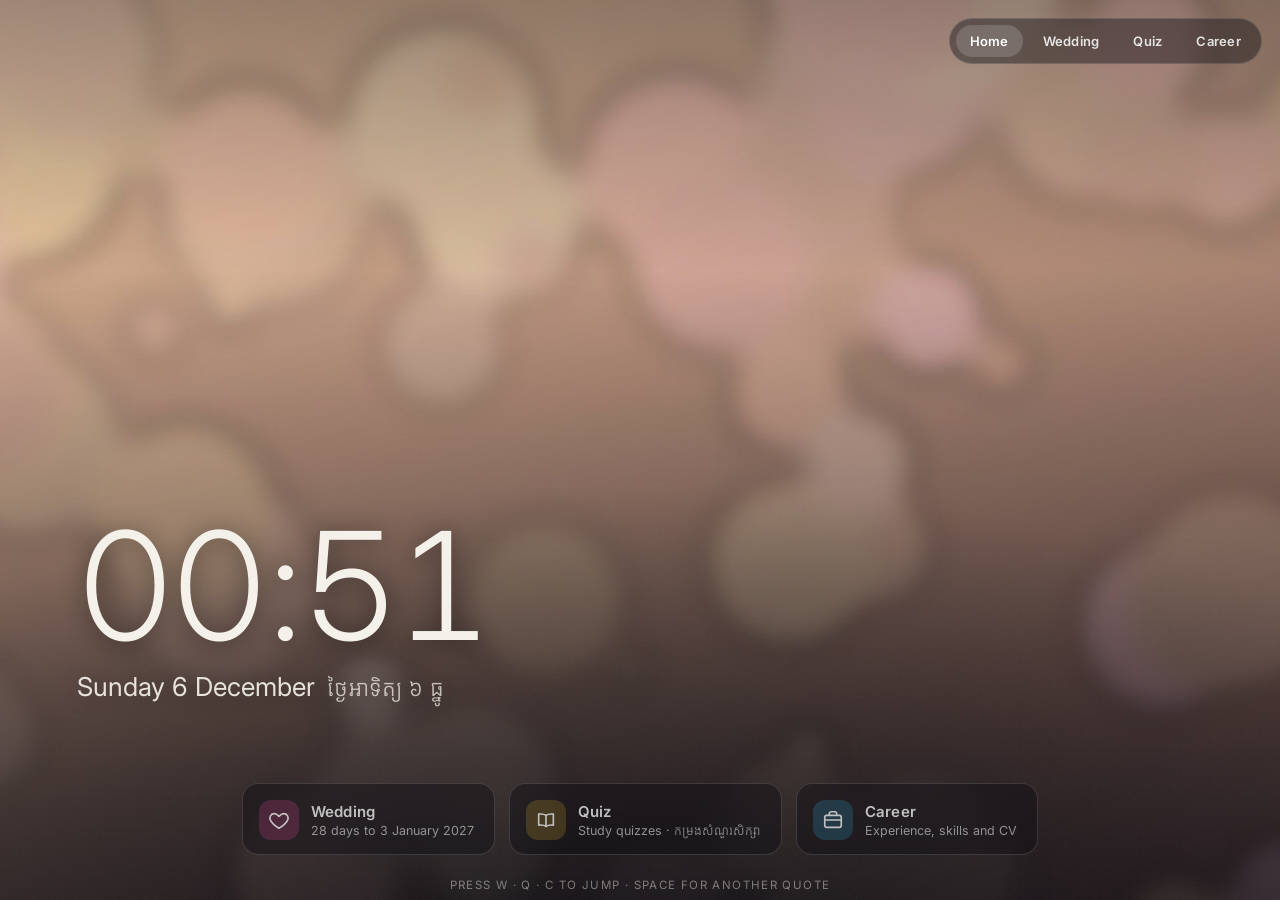
==== home/index.html @ 60c4acb8 "initials" ====
<!DOCTYPE html>
<html lang="en">
<head>
<meta charset="utf-8">
<meta name="viewport" content="width=device-width, initial-scale=1, viewport-fit=cover">
<title>Samol</title>
<meta name="description" content="Samol Khoeurn — home. Wedding countdown, study quizzes and career.">
<meta name="theme-color" content="#0b0f17">
<link rel="icon" href="data:image/svg+xml,%3Csvg xmlns='http://www.w3.org/2000/svg' viewBox='0 0 64 64'%3E%3Crect width='64' height='64' rx='14' fill='%230b0f17'/%3E%3Ctext x='32' y='43' font-family='Georgia,serif' font-size='34' font-weight='700' text-anchor='middle' fill='%23e2b236'%3ES%3C/text%3E%3C/svg%3E">
<link rel="preconnect" href="https://fonts.googleapis.com"><link rel="preconnect" href="https://fonts.gstatic.com" crossorigin>
<link rel="stylesheet" href="https://fonts.googleapis.com/css2?family=Inter:wght@300;400;500;600&family=Cormorant+Garamond:ital,wght@0,400;0,500;1,400&family=Kantumruy+Pro:wght@300;400;500&display=swap">
<link rel="stylesheet" href="../assets/site.css">
<style>
:root{--gold:#e2b236;--ink:#f4f1ea}
html,body{height:100%}
body{background:#0b0f17;color:var(--ink);overflow:hidden}
/* ---------- background photo with a slow Ken Burns drift ---------- */
.bg{position:fixed;inset:-6%;background:url("../assets/photos/home.jpg") center/cover no-repeat;animation:drift 70s ease-in-out infinite alternate;will-change:transform;filter:saturate(1.05)}
@keyframes drift{from{transform:scale(1) translate(0,0)}to{transform:scale(1.08) translate(-1.5%,1%)}}
.shade{position:fixed;inset:0;background:
  radial-gradient(120% 80% at 50% 110%,rgba(5,8,14,.72) 0%,rgba(5,8,14,.25) 45%,transparent 70%),
  linear-gradient(180deg,rgba(5,8,14,.35) 0%,rgba(5,8,14,0) 30%,rgba(5,8,14,.55) 100%)}
/* ---------- lock-screen clock ---------- */
.lock{position:fixed;left:clamp(20px,6vw,96px);bottom:clamp(120px,22vh,230px);text-shadow:0 2px 24px rgba(0,0,0,.45);transition:opacity .6s,transform .6s}
.time{font-weight:300;font-size:clamp(64px,13vw,150px);line-height:.95;letter-spacing:-.02em;font-variant-numeric:tabular-nums}
.date{margin-top:14px;font-size:clamp(17px,2.2vw,26px);font-weight:400;opacity:.92}
.date .km{font-family:"Kantumruy Pro",sans-serif;opacity:.8;margin-left:12px;font-size:.85em}
/* ---------- quote card (pops up, stays, fades) ---------- */
.quote{position:fixed;right:clamp(20px,6vw,96px);top:clamp(80px,14vh,140px);max-width:min(520px,80vw);padding:22px 26px;border-radius:18px;
  background:rgba(10,12,18,.38);backdrop-filter:blur(16px) saturate(1.2);-webkit-backdrop-filter:blur(16px) saturate(1.2);border:1px solid rgba(255,255,255,.12);
  box-shadow:0 20px 60px rgba(0,0,0,.35);opacity:0;transform:translateY(14px) scale(.98);transition:opacity .9s ease,transform .9s cubic-bezier(.2,.8,.2,1)}
.quote.show{opacity:1;transform:none}
.quote .mark{color:var(--gold);font-family:"Cormorant Garamond",serif;font-size:44px;line-height:.6;margin-bottom:6px}
.quote .text{font-family:"Cormorant Garamond",serif;font-size:clamp(20px,2.3vw,28px);line-height:1.35;font-weight:500}
.quote .text.km{font-family:"Kantumruy Pro",sans-serif;font-size:clamp(18px,2vw,24px);line-height:1.6;font-weight:400}
.quote .sub{margin-top:8px;font-size:15px;opacity:.78;line-height:1.5}
.quote .sub.km{font-family:"Kantumruy Pro",sans-serif}
.quote .by{margin-top:12px;font-size:13px;letter-spacing:.14em;text-transform:uppercase;opacity:.7}
.quote .by.km{font-family:"Kantumruy Pro",sans-serif;text-transform:none;letter-spacing:0;font-size:14px}
/* ---------- bottom tiles ---------- */
.tiles{position:fixed;left:0;right:0;bottom:clamp(22px,5vh,48px);display:flex;justify-content:center;gap:14px;padding:0 16px;flex-wrap:wrap}
.tile{display:flex;align-items:center;gap:12px;color:#fff;text-decoration:none;padding:14px 20px 14px 16px;border-radius:16px;min-width:200px;
  background:rgba(10,12,18,.40);backdrop-filter:blur(16px);-webkit-backdrop-filter:blur(16px);border:1px solid rgba(255,255,255,.14);
  transition:transform .35s cubic-bezier(.2,.8,.2,1),background .35s,border-color .35s;transform:translateY(0)}
.tile:hover{transform:translateY(-4px);background:rgba(20,24,34,.62);border-color:rgba(226,178,54,.55)}
.tile .ic{width:40px;height:40px;border-radius:12px;display:grid;place-items:center;background:rgba(255,255,255,.10);flex:none}
.tile .ic svg{width:22px;height:22px}
.tile b{display:block;font-size:15px;font-weight:600;letter-spacing:.01em}
.tile span{display:block;font-size:12.5px;opacity:.72;margin-top:2px}
.tile.w .ic{background:rgba(236,72,153,.28)} .tile.q .ic{background:rgba(226,178,54,.28)} .tile.c .ic{background:rgba(56,189,248,.26)}
.hint{position:fixed;bottom:8px;left:0;right:0;text-align:center;font-size:11.5px;letter-spacing:.12em;text-transform:uppercase;opacity:.45}
@media (max-width:720px){.lock{bottom:auto;top:12vh;left:20px}.quote{top:auto;bottom:190px;left:20px;right:20px;max-width:none}.tiles{gap:10px}.tile{min-width:0;flex:1 1 100px;padding:12px 12px}.tile > span:not(.ic) > span{display:none}.tile b{font-size:13.5px}.tile .ic{width:32px;height:32px;border-radius:9px}.tile .ic svg{width:18px;height:18px}.tile{gap:9px}.hint{display:none}}
@media (max-height:520px){.quote{display:none}}
.noise{position:fixed;inset:0;pointer-events:none;opacity:.05;background-image:url("data:image/svg+xml,%3Csvg xmlns='http://www.w3.org/2000/svg' width='160' height='160'%3E%3Cfilter id='n'%3E%3CfeTurbulence baseFrequency='.9' numOctaves='2'/%3E%3C/filter%3E%3Crect width='160' height='160' filter='url(%23n)'/%3E%3C/svg%3E")}
</style>
</head>
<body>
<div class="bg" aria-hidden="true"></div>
<div class="shade" aria-hidden="true"></div>
<div class="noise" aria-hidden="true"></div>

<nav class="sitenav" aria-label="Site">
  <a href="/home/" aria-current="page">Home</a><a href="/wedding/">Wedding</a><a href="/quiz/">Quiz</a><a href="/career/">Career</a>
</nav>

<main>
  <h1 class="sr-only">Samol — home</h1>
  <section class="lock" aria-live="off">
    <div class="time" id="time">--:--</div>
    <div class="date"><span id="date">—</span><span class="km" id="dateKm"></span></div>
  </section>

  <aside class="quote" id="quote" aria-live="polite">
    <div class="mark">“</div>
    <div class="text" id="qText"></div>
    <div class="sub" id="qSub"></div>
    <div class="by" id="qBy"></div>
  </aside>

  <nav class="tiles" aria-label="Sections">
    <a class="tile w" href="/wedding/"><span class="ic" aria-hidden="true"><svg viewBox="0 0 24 24" fill="none" stroke="currentColor" stroke-width="1.8" stroke-linecap="round" stroke-linejoin="round"><path d="M12 21s-7.5-4.6-9.5-9.2C1.2 8.6 3.3 5 6.8 5c2 0 3.4 1.1 5.2 3 1.8-1.9 3.2-3 5.2-3 3.5 0 5.6 3.6 4.3 6.8C19.5 16.4 12 21 12 21z"/></svg></span><span><b>Wedding</b><span id="tileDays">Countdown to 3 January 2027</span></span></a>
    <a class="tile q" href="/quiz/"><span class="ic" aria-hidden="true"><svg viewBox="0 0 24 24" fill="none" stroke="currentColor" stroke-width="1.8" stroke-linecap="round" stroke-linejoin="round"><path d="M12 7c-2-1.4-5-1.8-8-1.4v12c3-.4 6 0 8 1.4 2-1.4 5-1.8 8-1.4v-12c-3-.4-6 0-8 1.4z"/><path d="M12 7v12"/></svg></span><span><b>Quiz</b><span>Study quizzes · កម្រងសំណួរសិក្សា</span></span></a>
    <a class="tile c" href="/career/"><span class="ic" aria-hidden="true"><svg viewBox="0 0 24 24" fill="none" stroke="currentColor" stroke-width="1.8" stroke-linecap="round" stroke-linejoin="round"><rect x="3" y="7" width="18" height="13" rx="2"/><path d="M8 7V5a2 2 0 0 1 2-2h4a2 2 0 0 1 2 2v2M3 12h18"/></svg></span><span><b>Career</b><span>Experience, skills and CV</span></span></a>
  </nav>
  <div class="hint">Press W · Q · C to jump · Space for another quote</div>
</main>

<script>
(() => {
  // ---------- clock ----------
  const KM_DIGITS = "០១២៣៤៥៦៧៨៩", KM_DAYS = ["អាទិត្យ","ចន្ទ","អង្គារ","ពុធ","ព្រហស្បតិ៍","សុក្រ","សៅរ៍"],
        KM_MONTHS = ["មករា","កុម្ភៈ","មីនា","មេសា","ឧសភា","មិថុនា","កក្កដា","សីហា","កញ្ញា","តុលា","វិច្ឆិកា","ធ្នូ"];
  const km = (n) => String(n).replace(/\d/g, (d) => KM_DIGITS[d]);
  const $ = (id) => document.getElementById(id);
  function tick() {
    const now = new Date();
    $("time").textContent = now.toLocaleTimeString("en-AU", { hour: "2-digit", minute: "2-digit", hour12: false });
    $("date").textContent = now.toLocaleDateString("en-AU", { weekday: "long", day: "numeric", month: "long" });
    $("dateKm").textContent = `ថ្ងៃ${KM_DAYS[now.getDay()]} ${km(now.getDate())} ${KM_MONTHS[now.getMonth()]}`;
    const wedding = new Date("2027-01-03T00:00:00+07:00"), days = Math.ceil((wedding - now) / 864e5);
    $("tileDays").textContent = days > 1 ? `${days} days to 3 January 2027` : days === 1 ? "Tomorrow!" : days === 0 ? "Today is the day" : "Just married";
  }
  tick(); setInterval(tick, 1000);

  // ---------- quotes (English + Khmer) ----------
  // { t: text, s: second line (translation), by: author, km: true when the main line is Khmer }
  const QUOTES = [
    { t: "The best time to plant a tree was twenty years ago. The second best time is now.", by: "Chinese proverb" },
    { t: "ចេះដប់ មិនស្មើប្រសប់មួយ", s: "Knowing ten things is not worth mastering one.", by: "សុភាសិតខ្មែរ · Khmer proverb", km: true },
    { t: "It always seems impossible until it is done.", by: "Nelson Mandela" },
    { t: "ទឹកតក់ៗ ពេញបំពង់", s: "Drop by drop, the bamboo fills.", by: "សុភាសិតខ្មែរ · Khmer proverb", km: true },
    { t: "We suffer more often in imagination than in reality.", by: "Seneca" },
    { t: "ចេះមកពីរៀន មានមកពីរក", s: "Knowledge comes from learning; wealth comes from working.", by: "សុភាសិតខ្មែរ · Khmer proverb", km: true },
    { t: "You have power over your mind, not outside events. Realise this, and you will find strength.", by: "Marcus Aurelius" },
    { t: "ដំរីជើងបួន គង់មានភ្លាត់ អ្នកប្រាជ្ញចេះស្ទាត់ គង់មានភ្លេច", s: "Even a four-legged elephant stumbles; even the wise forget.", by: "សុភាសិតខ្មែរ · Khmer proverb", km: true },
    { t: "Discipline is choosing between what you want now and what you want most.", by: "Abraham Lincoln (attributed)" },
    { t: "ចូលស្ទឹងតាមបត់ ចូលស្រុកតាមប្រទេស", s: "Follow the river's bends; follow the country's customs.", by: "សុភាសិតខ្មែរ · Khmer proverb", km: true },
    { t: "The obstacle is the way.", by: "Marcus Aurelius" },
    { t: "កុំខ្លាចដើរយឺត ខ្លាចតែឈប់ដើរ", s: "Do not fear going slowly; fear only standing still.", by: "Confucius · ខុងជឺ", km: true },
    { t: "Simplicity is the ultimate sophistication.", by: "Leonardo da Vinci" },
    { t: "ទឹកឡើងត្រីស៊ីស្រមោច ទឹកហោចស្រមោចស៊ីត្រី", s: "When the water rises, fish eat ants; when it falls, ants eat fish. Fortunes turn.", by: "សុភាសិតខ្មែរ · Khmer proverb", km: true },
    { t: "What we know is a drop; what we don't know is an ocean.", by: "Isaac Newton" },
    { t: "អ្វីដែលធ្វើឲ្យយើងខ្លាំង មិនមែនជាការមិនធ្លាប់ដួលទេ តែជាការក្រោកឈរឡើងវិញរាល់ពេល", s: "Our greatest glory is not in never falling, but in rising every time we fall.", by: "Confucius · ខុងជឺ", km: true },
    { t: "Patience is bitter, but its fruit is sweet.", by: "Aristotle" },
    { t: "Risk comes from not knowing what you are doing.", by: "Warren Buffett" },
    { t: "ចង់ចេះ ត្រូវសួរ ចង់បាន ត្រូវខំ", s: "To know, you must ask; to have, you must strive.", by: "សុភាសិតខ្មែរ · Khmer proverb", km: true },
    { t: "In the middle of difficulty lies opportunity.", by: "Albert Einstein" },
    { t: "Well done is better than well said.", by: "Benjamin Franklin" },
    { t: "ការធ្វើដំណើរមួយពាន់គីឡូម៉ែត្រ ចាប់ផ្តើមពីជំហានទីមួយ", s: "A journey of a thousand miles begins with a single step.", by: "Laozi · ឡាវជឺ", km: true },
    { t: "Compound interest is the eighth wonder of the world.", by: "attributed to Albert Einstein" },
    { t: "He who has a why to live can bear almost any how.", by: "Friedrich Nietzsche" },
    { t: "កុំទុកការងារថ្ងៃនេះ ទៅថ្ងៃស្អែក", s: "Never leave today's work for tomorrow.", by: "សុភាសិតខ្មែរ · Khmer proverb", km: true },
    { t: "The man who moves a mountain begins by carrying away small stones.", by: "Confucius" },
    { t: "Luck is what happens when preparation meets opportunity.", by: "Seneca" },
    { t: "សេចក្តីស្រឡាញ់ មិនមែនជាការសម្លឹងមើលគ្នាទេ តែជាការសម្លឹងទៅទិសដៅតែមួយជាមួយគ្នា", s: "Love is not gazing at each other, but looking outward together in the same direction.", by: "Antoine de Saint-Exupéry", km: true },
    { t: "Do what you can, with what you have, where you are.", by: "Theodore Roosevelt" },
    { t: "Stay hungry, stay foolish.", by: "Steve Jobs" },
    { t: "Knowing yourself is the beginning of all wisdom.", by: "Aristotle" },
    { t: "The market is a device for transferring money from the impatient to the patient.", by: "Warren Buffett" },
    { t: "អត់ធ្មត់មួយភ្លែត រួចផុតទុក្ខមួយរយថ្ងៃ", s: "A moment of patience spares a hundred days of sorrow.", by: "Chinese proverb · សុភាសិតចិន", km: true },
    { t: "Waste no more time arguing about what a good man should be. Be one.", by: "Marcus Aurelius" },
    { t: "A ship in harbour is safe, but that is not what ships are built for.", by: "John A. Shedd" },
  ];
  let order = QUOTES.map((_, i) => i).sort(() => Math.random() - .5), pos = 0, timer;
  const q = $("quote");
  function showQuote() {
    const item = QUOTES[order[pos++ % order.length]];
    q.classList.remove("show");
    setTimeout(() => {
      $("qText").textContent = item.t; $("qText").className = "text" + (item.km ? " km" : "");
      $("qSub").textContent = item.s || ""; $("qSub").className = "sub" + (item.km ? "" : " km"); $("qSub").style.display = item.s ? "" : "none";
      $("qBy").textContent = item.by; $("qBy").className = "by" + (/[ក-៿]/.test(item.by) ? " km" : "");
      q.classList.add("show");
    }, 900);
    clearTimeout(timer); timer = setTimeout(showQuote, 16000);
  }
  setTimeout(showQuote, 1200);
  q.addEventListener("click", showQuote);

  // ---------- keyboard shortcuts ----------
  addEventListener("keydown", (e) => {
    if (e.metaKey || e.ctrlKey || e.altKey) return;
    const k = e.key.toLowerCase();
    if (k === "w") location.href = "/wedding/"; else if (k === "q") location.href = "/quiz/"; else if (k === "c") location.href = "/career/";
    else if (k === " ") { e.preventDefault(); showQuote(); }
  });
})();
</script>
</body>
</html>
---- assets/site.css ----
/* Shared bits for samol.me — fonts, reset, the corner navigation pill, reduced-motion support */
*,*::before,*::after{box-sizing:border-box}
html{-webkit-text-size-adjust:100%}
body{margin:0;font-family:"Inter","Kantumruy Pro",system-ui,-apple-system,"Segoe UI",sans-serif;-webkit-font-smoothing:antialiased}
a{color:inherit}
img{display:block;max-width:100%}
:focus-visible{outline:2px solid #e2b236;outline-offset:3px;border-radius:6px}

/* Corner navigation (top-right), used on every page */
.sitenav{position:fixed;top:18px;right:18px;z-index:50;display:flex;gap:6px;padding:6px;border-radius:999px;
  background:rgba(12,14,20,.42);backdrop-filter:blur(14px);-webkit-backdrop-filter:blur(14px);border:1px solid rgba(255,255,255,.14)}
.sitenav a{color:#fff;text-decoration:none;font-size:13px;font-weight:600;letter-spacing:.02em;padding:8px 14px;border-radius:999px;opacity:.85;transition:background .25s,opacity .25s}
.sitenav a:hover,.sitenav a[aria-current="page"]{background:rgba(255,255,255,.16);opacity:1}
@media (max-width:560px){.sitenav{top:12px;right:12px;left:12px;justify-content:center}.sitenav a{padding:8px 11px;font-size:12px}}

.sr-only{position:absolute;width:1px;height:1px;overflow:hidden;clip:rect(0 0 0 0);white-space:nowrap}
@media (prefers-reduced-motion:reduce){*,*::before,*::after{animation-duration:.01ms!important;animation-iteration-count:1!important;transition-duration:.01ms!important}}
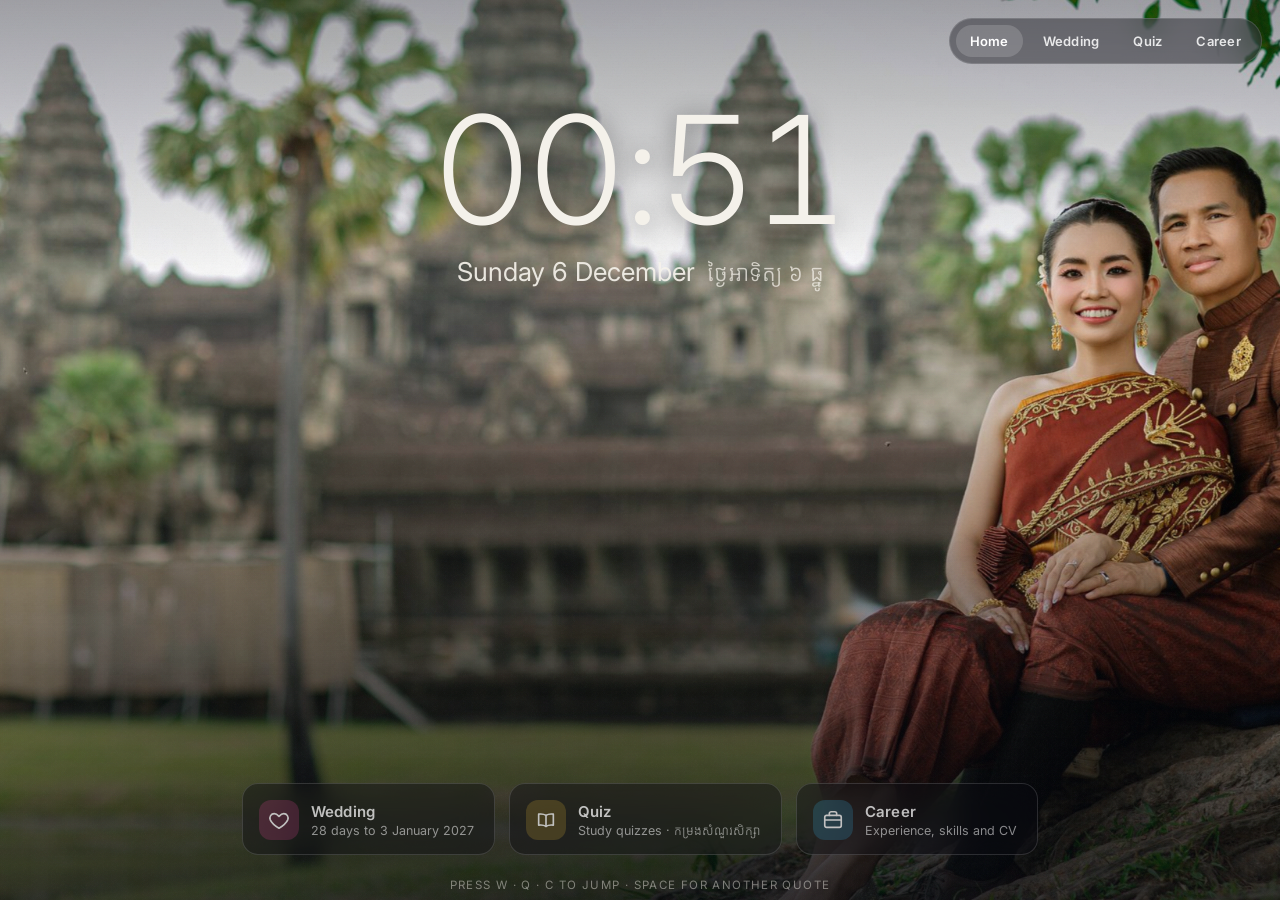
==== commit 8a8a66e1: "more" ====
--- a/home/index.html
+++ b/home/index.html
@@ -21,12 +21,13 @@
   radial-gradient(120% 80% at 50% 110%,rgba(5,8,14,.72) 0%,rgba(5,8,14,.25) 45%,transparent 70%),
   linear-gradient(180deg,rgba(5,8,14,.35) 0%,rgba(5,8,14,0) 30%,rgba(5,8,14,.55) 100%)}
 /* ---------- lock-screen clock ---------- */
-.lock{position:fixed;left:clamp(20px,6vw,96px);bottom:clamp(120px,22vh,230px);text-shadow:0 2px 24px rgba(0,0,0,.45);transition:opacity .6s,transform .6s}
+.lock{position:fixed;left:16px;right:16px;top:clamp(64px,11vh,120px);text-align:center;text-shadow:0 2px 24px rgba(0,0,0,.45)}
 .time{font-weight:300;font-size:clamp(64px,13vw,150px);line-height:.95;letter-spacing:-.02em;font-variant-numeric:tabular-nums}
 .date{margin-top:14px;font-size:clamp(17px,2.2vw,26px);font-weight:400;opacity:.92}
 .date .km{font-family:"Kantumruy Pro",sans-serif;opacity:.8;margin-left:12px;font-size:.85em}
+@media (max-width:560px){.date .km{display:block;margin:4px 0 0}}
 /* ---------- quote card (pops up, stays, fades) ---------- */
-.quote{position:fixed;right:clamp(20px,6vw,96px);top:clamp(80px,14vh,140px);max-width:min(520px,80vw);padding:22px 26px;border-radius:18px;
+.quote{position:fixed;left:16px;right:16px;top:clamp(300px,46vh,520px);margin:0 auto;max-width:520px;padding:22px 26px;border-radius:18px;text-align:center;
   background:rgba(10,12,18,.38);backdrop-filter:blur(16px) saturate(1.2);-webkit-backdrop-filter:blur(16px) saturate(1.2);border:1px solid rgba(255,255,255,.12);
   box-shadow:0 20px 60px rgba(0,0,0,.35);opacity:0;transform:translateY(14px) scale(.98);transition:opacity .9s ease,transform .9s cubic-bezier(.2,.8,.2,1)}
 .quote.show{opacity:1;transform:none}
@@ -49,7 +50,9 @@
 .tile span{display:block;font-size:12.5px;opacity:.72;margin-top:2px}
 .tile.w .ic{background:rgba(236,72,153,.28)} .tile.q .ic{background:rgba(226,178,54,.28)} .tile.c .ic{background:rgba(56,189,248,.26)}
 .hint{position:fixed;bottom:8px;left:0;right:0;text-align:center;font-size:11.5px;letter-spacing:.12em;text-transform:uppercase;opacity:.45}
-@media (max-width:720px){.lock{bottom:auto;top:12vh;left:20px}.quote{top:auto;bottom:190px;left:20px;right:20px;max-width:none}.tiles{gap:10px}.tile{min-width:0;flex:1 1 100px;padding:12px 12px}.tile > span:not(.ic) > span{display:none}.tile b{font-size:13.5px}.tile .ic{width:32px;height:32px;border-radius:9px}.tile .ic svg{width:18px;height:18px}.tile{gap:9px}.hint{display:none}}
+@media (min-width:1250px){.bg{background-size:auto 124%;background-position:left center}.quote{max-width:480px}}
+@media (min-width:721px) and (max-width:1249px){.quote{top:clamp(380px,58vh,600px);max-width:460px}}
+@media (max-width:720px){.bg{background-position:76% 50%}.quote{top:clamp(380px,48vh,540px)}.tiles{gap:10px}.tile{min-width:0;flex:1 1 100px;padding:12px 12px}.tile > span:not(.ic) > span{display:none}.tile b{font-size:13.5px}.tile .ic{width:32px;height:32px;border-radius:9px}.tile .ic svg{width:18px;height:18px}.tile{gap:9px}.hint{display:none}}
 @media (max-height:520px){.quote{display:none}}
 .noise{position:fixed;inset:0;pointer-events:none;opacity:.05;background-image:url("data:image/svg+xml,%3Csvg xmlns='http://www.w3.org/2000/svg' width='160' height='160'%3E%3Cfilter id='n'%3E%3CfeTurbulence baseFrequency='.9' numOctaves='2'/%3E%3C/filter%3E%3Crect width='160' height='160' filter='url(%23n)'/%3E%3C/svg%3E")}
 </style>
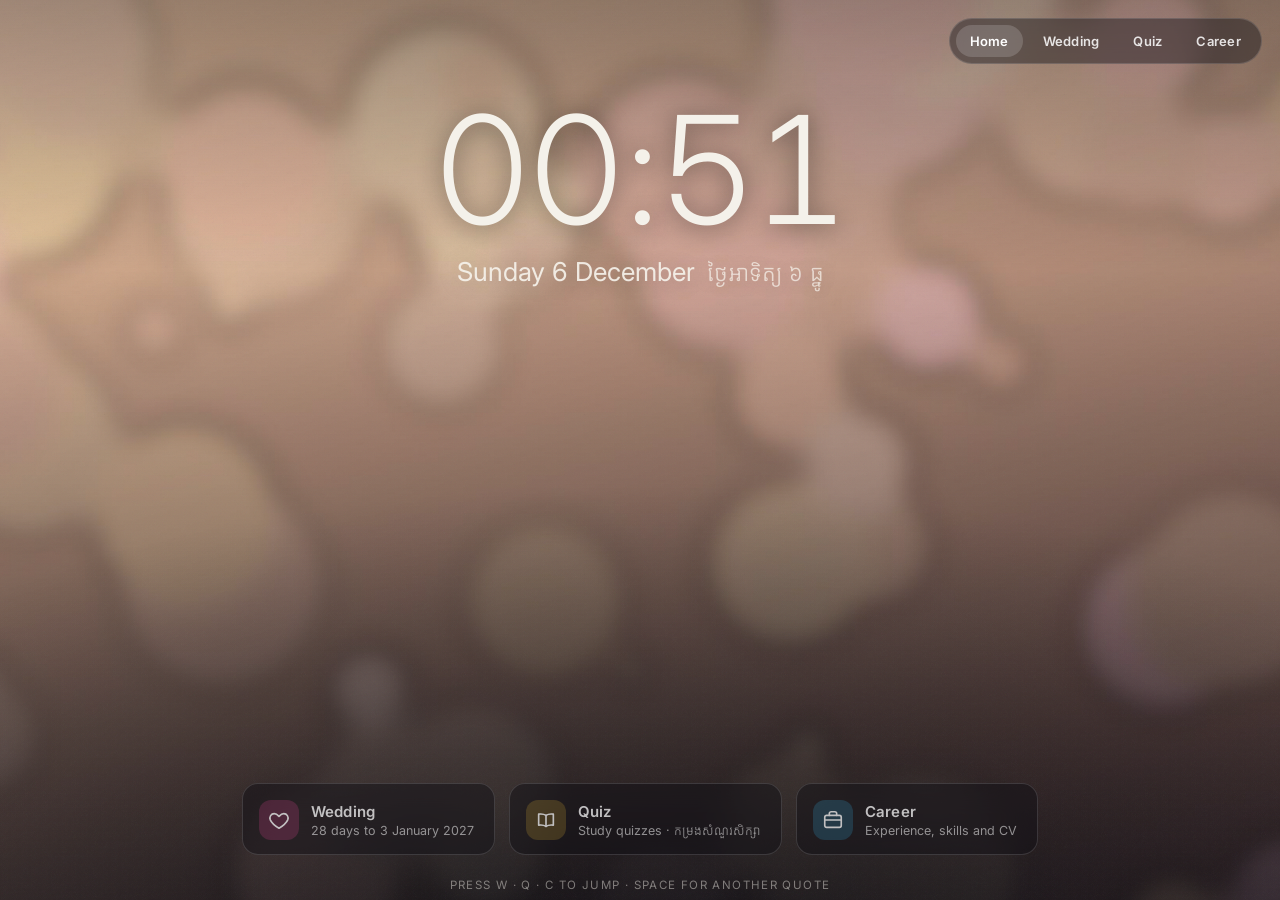
==== commit 568c1220: "fixed background" ====
--- a/home/index.html
+++ b/home/index.html
@@ -15,7 +15,7 @@
 html,body{height:100%}
 body{background:#0b0f17;color:var(--ink);overflow:hidden}
 /* ---------- background photo with a slow Ken Burns drift ---------- */
-.bg{position:fixed;inset:-6%;background:url("../assets/photos/home.jpg") center/cover no-repeat;animation:drift 70s ease-in-out infinite alternate;will-change:transform;filter:saturate(1.05)}
+.bg{position:fixed;inset:-6%;background:url("../assets/photos/home-bokeh.jpg") center/cover no-repeat;animation:drift 70s ease-in-out infinite alternate;will-change:transform;filter:saturate(1.05)}
 @keyframes drift{from{transform:scale(1) translate(0,0)}to{transform:scale(1.08) translate(-1.5%,1%)}}
 .shade{position:fixed;inset:0;background:
   radial-gradient(120% 80% at 50% 110%,rgba(5,8,14,.72) 0%,rgba(5,8,14,.25) 45%,transparent 70%),
@@ -50,9 +50,8 @@
 .tile span{display:block;font-size:12.5px;opacity:.72;margin-top:2px}
 .tile.w .ic{background:rgba(236,72,153,.28)} .tile.q .ic{background:rgba(226,178,54,.28)} .tile.c .ic{background:rgba(56,189,248,.26)}
 .hint{position:fixed;bottom:8px;left:0;right:0;text-align:center;font-size:11.5px;letter-spacing:.12em;text-transform:uppercase;opacity:.45}
-@media (min-width:1250px){.bg{background-size:auto 124%;background-position:left center}.quote{max-width:480px}}
-@media (min-width:721px) and (max-width:1249px){.quote{top:clamp(380px,58vh,600px);max-width:460px}}
-@media (max-width:720px){.bg{background-position:76% 50%}.quote{top:clamp(380px,48vh,540px)}.tiles{gap:10px}.tile{min-width:0;flex:1 1 100px;padding:12px 12px}.tile > span:not(.ic) > span{display:none}.tile b{font-size:13.5px}.tile .ic{width:32px;height:32px;border-radius:9px}.tile .ic svg{width:18px;height:18px}.tile{gap:9px}.hint{display:none}}
+
+@media (max-width:720px){.quote{top:clamp(300px,44vh,500px)}.tiles{gap:10px}.tile{min-width:0;flex:1 1 100px;padding:12px 12px}.tile > span:not(.ic) > span{display:none}.tile b{font-size:13.5px}.tile .ic{width:32px;height:32px;border-radius:9px}.tile .ic svg{width:18px;height:18px}.tile{gap:9px}.hint{display:none}}
 @media (max-height:520px){.quote{display:none}}
 .noise{position:fixed;inset:0;pointer-events:none;opacity:.05;background-image:url("data:image/svg+xml,%3Csvg xmlns='http://www.w3.org/2000/svg' width='160' height='160'%3E%3Cfilter id='n'%3E%3CfeTurbulence baseFrequency='.9' numOctaves='2'/%3E%3C/filter%3E%3Crect width='160' height='160' filter='url(%23n)'/%3E%3C/svg%3E")}
 </style>
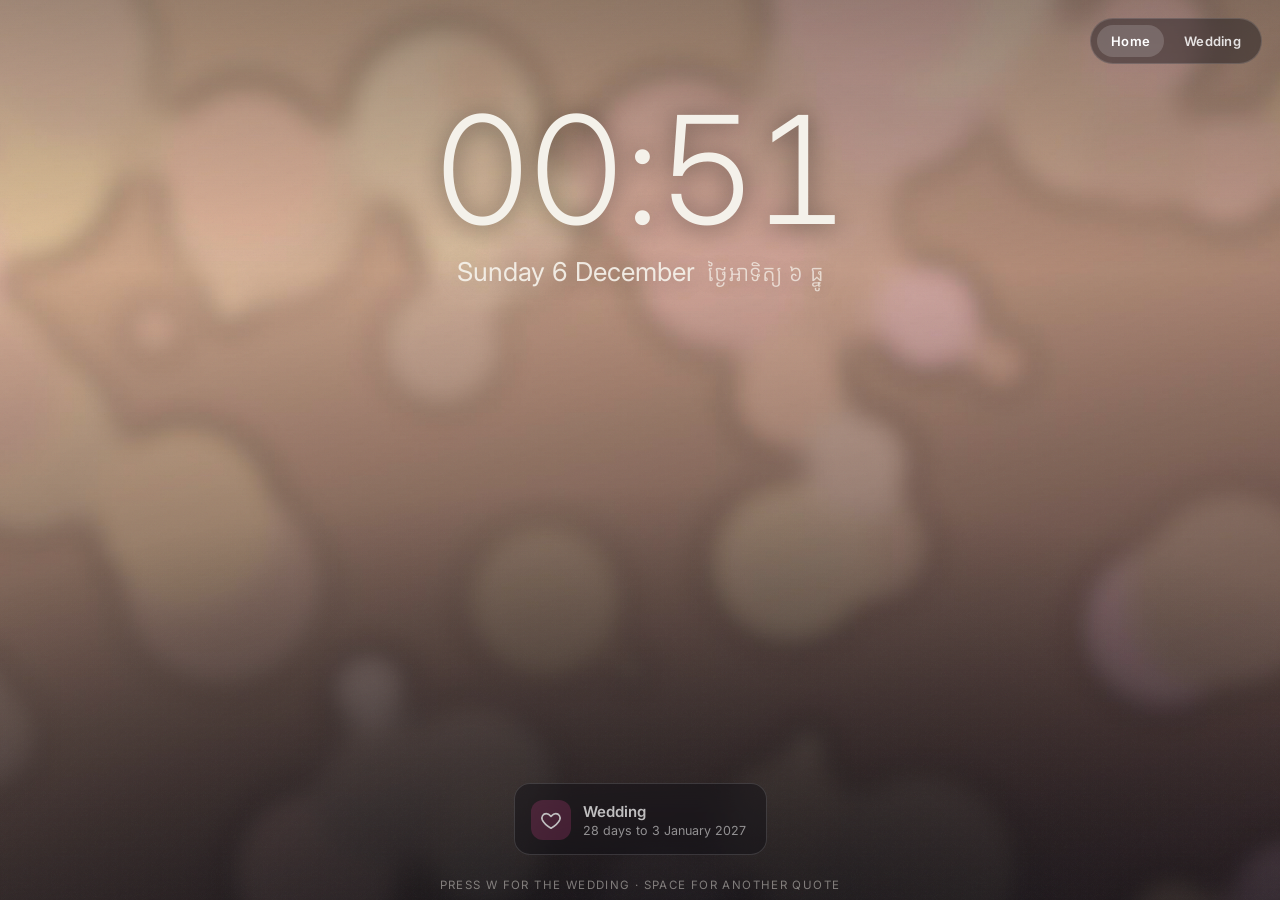
==== commit 3d20f9fa: "hide career and quiz" ====
--- a/home/index.html
+++ b/home/index.html
@@ -62,7 +62,7 @@
 <div class="noise" aria-hidden="true"></div>
 
 <nav class="sitenav" aria-label="Site">
-  <a href="/home/" aria-current="page">Home</a><a href="/wedding/">Wedding</a><a href="/quiz/">Quiz</a><a href="/career/">Career</a>
+  <a href="/home/" aria-current="page">Home</a><a href="/wedding/">Wedding</a>
 </nav>
 
 <main>
@@ -81,10 +81,8 @@
 
   <nav class="tiles" aria-label="Sections">
     <a class="tile w" href="/wedding/"><span class="ic" aria-hidden="true"><svg viewBox="0 0 24 24" fill="none" stroke="currentColor" stroke-width="1.8" stroke-linecap="round" stroke-linejoin="round"><path d="M12 21s-7.5-4.6-9.5-9.2C1.2 8.6 3.3 5 6.8 5c2 0 3.4 1.1 5.2 3 1.8-1.9 3.2-3 5.2-3 3.5 0 5.6 3.6 4.3 6.8C19.5 16.4 12 21 12 21z"/></svg></span><span><b>Wedding</b><span id="tileDays">Countdown to 3 January 2027</span></span></a>
-    <a class="tile q" href="/quiz/"><span class="ic" aria-hidden="true"><svg viewBox="0 0 24 24" fill="none" stroke="currentColor" stroke-width="1.8" stroke-linecap="round" stroke-linejoin="round"><path d="M12 7c-2-1.4-5-1.8-8-1.4v12c3-.4 6 0 8 1.4 2-1.4 5-1.8 8-1.4v-12c-3-.4-6 0-8 1.4z"/><path d="M12 7v12"/></svg></span><span><b>Quiz</b><span>Study quizzes · កម្រងសំណួរសិក្សា</span></span></a>
-    <a class="tile c" href="/career/"><span class="ic" aria-hidden="true"><svg viewBox="0 0 24 24" fill="none" stroke="currentColor" stroke-width="1.8" stroke-linecap="round" stroke-linejoin="round"><rect x="3" y="7" width="18" height="13" rx="2"/><path d="M8 7V5a2 2 0 0 1 2-2h4a2 2 0 0 1 2 2v2M3 12h18"/></svg></span><span><b>Career</b><span>Experience, skills and CV</span></span></a>
   </nav>
-  <div class="hint">Press W · Q · C to jump · Space for another quote</div>
+  <div class="hint">Press W for the wedding · Space for another quote</div>
 </main>
 
 <script>
@@ -100,7 +98,8 @@
     $("date").textContent = now.toLocaleDateString("en-AU", { weekday: "long", day: "numeric", month: "long" });
     $("dateKm").textContent = `ថ្ងៃ${KM_DAYS[now.getDay()]} ${km(now.getDate())} ${KM_MONTHS[now.getMonth()]}`;
     const wedding = new Date("2027-01-03T00:00:00+07:00"), days = Math.ceil((wedding - now) / 864e5);
-    $("tileDays").textContent = days > 1 ? `${days} days to 3 January 2027` : days === 1 ? "Tomorrow!" : days === 0 ? "Today is the day" : "Just married";
+    const since = Math.floor((now - new Date("2027-01-04T00:00:00+07:00")) / 864e5);
+    $("tileDays").textContent = days > 1 ? `${days} days to 3 January 2027` : days === 1 ? "Tomorrow!" : days === 0 ? "Today is the day" : since < 7 ? "Just married ♥" : `Married for ${since} days ♥`;
   }
   tick(); setInterval(tick, 1000);
 
@@ -163,7 +162,7 @@
   addEventListener("keydown", (e) => {
     if (e.metaKey || e.ctrlKey || e.altKey) return;
     const k = e.key.toLowerCase();
-    if (k === "w") location.href = "/wedding/"; else if (k === "q") location.href = "/quiz/"; else if (k === "c") location.href = "/career/";
+    if (k === "w") location.href = "/wedding/";
     else if (k === " ") { e.preventDefault(); showQuote(); }
   });
 })();
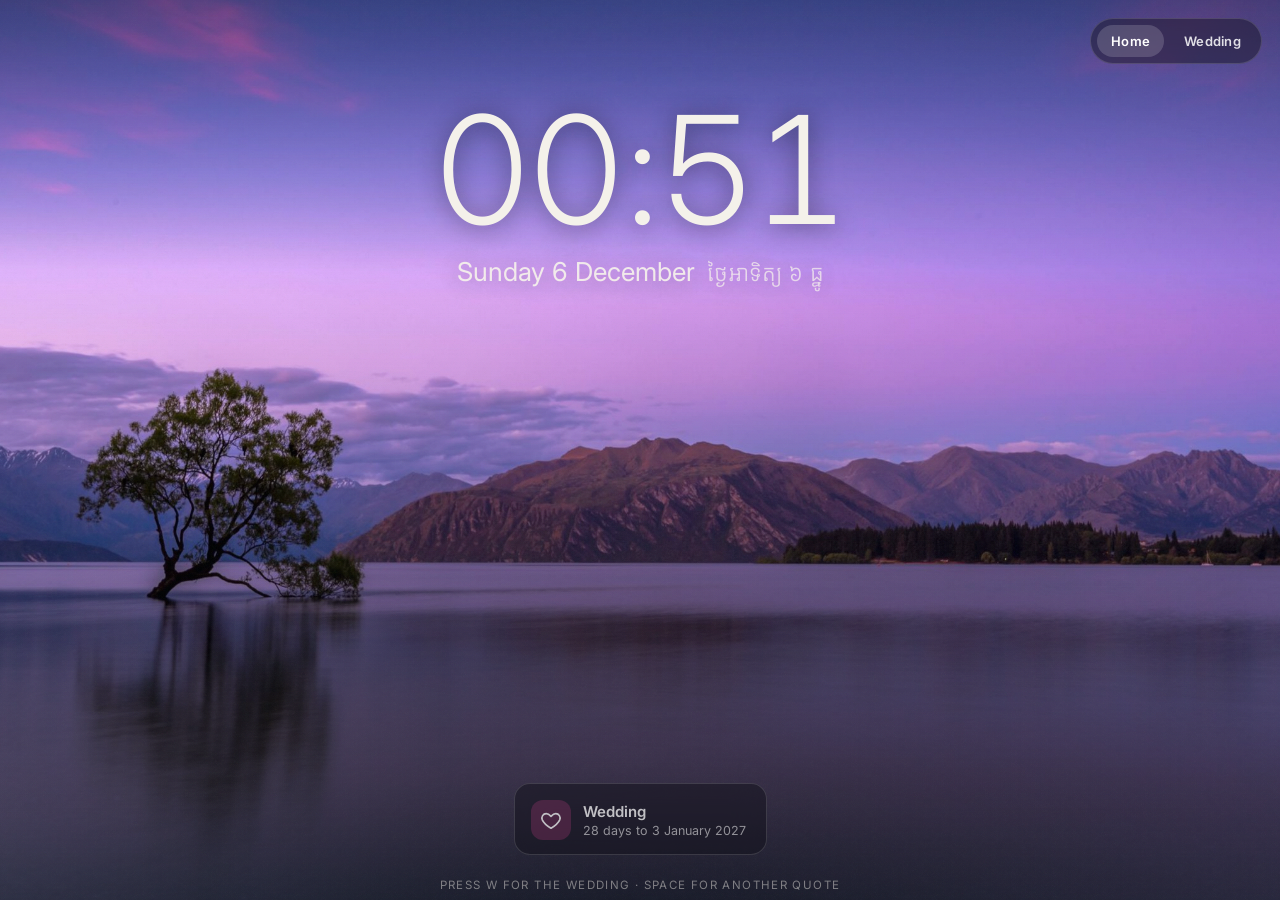
==== commit ea255f44: "add home background and add some more stories" ====
--- a/home/index.html
+++ b/home/index.html
@@ -14,8 +14,11 @@
 :root{--gold:#e2b236;--ink:#f4f1ea}
 html,body{height:100%}
 body{background:#0b0f17;color:var(--ink);overflow:hidden}
-/* ---------- background photo with a slow Ken Burns drift ---------- */
-.bg{position:fixed;inset:-6%;background:url("../assets/photos/home-bokeh.jpg") center/cover no-repeat;animation:drift 70s ease-in-out infinite alternate;will-change:transform;filter:saturate(1.05)}
+/* ---------- background photo with a slow Ken Burns drift ----------
+   Lone tree in Lake Wānaka at sunset, New Zealand — photo by Ken Cheung on Pexels (pexels.com/photo/5348754, Pexels licence).
+   Position 22% 55% keeps the tree in frame on portrait phones, where "cover" crops the sides.
+   Previous background: ../assets/photos/home-bokeh.jpg (abstract), kept in the repo. */
+.bg{position:fixed;inset:-6%;background:url("../assets/photos/home-wanaka.jpg") 22% 55%/cover no-repeat;animation:drift 70s ease-in-out infinite alternate;will-change:transform;filter:saturate(1.02)}
 @keyframes drift{from{transform:scale(1) translate(0,0)}to{transform:scale(1.08) translate(-1.5%,1%)}}
 .shade{position:fixed;inset:0;background:
   radial-gradient(120% 80% at 50% 110%,rgba(5,8,14,.72) 0%,rgba(5,8,14,.25) 45%,transparent 70%),
@@ -51,7 +54,8 @@
 .tile.w .ic{background:rgba(236,72,153,.28)} .tile.q .ic{background:rgba(226,178,54,.28)} .tile.c .ic{background:rgba(56,189,248,.26)}
 .hint{position:fixed;bottom:8px;left:0;right:0;text-align:center;font-size:11.5px;letter-spacing:.12em;text-transform:uppercase;opacity:.45}
 
-@media (max-width:720px){.quote{top:clamp(300px,44vh,500px)}.tiles{gap:10px}.tile{min-width:0;flex:1 1 100px;padding:12px 12px}.tile > span:not(.ic) > span{display:none}.tile b{font-size:13.5px}.tile .ic{width:32px;height:32px;border-radius:9px}.tile .ic svg{width:18px;height:18px}.tile{gap:9px}.hint{display:none}}
+@media (max-width:720px){.bg{background-position:14% 55%}.quote{top:clamp(380px,60vh,620px)}.tiles{gap:10px}.tile{min-width:0;flex:1 1 100px;padding:12px 12px}.tile > span:not(.ic) > span{display:none}.tile b{font-size:13.5px}.tile .ic{width:32px;height:32px;border-radius:9px}.tile .ic svg{width:18px;height:18px}.tile{gap:9px}.hint{display:none}}
+@media (max-width:720px) and (max-height:700px){.quote{top:clamp(300px,46vh,500px)}}
 @media (max-height:520px){.quote{display:none}}
 .noise{position:fixed;inset:0;pointer-events:none;opacity:.05;background-image:url("data:image/svg+xml,%3Csvg xmlns='http://www.w3.org/2000/svg' width='160' height='160'%3E%3Cfilter id='n'%3E%3CfeTurbulence baseFrequency='.9' numOctaves='2'/%3E%3C/filter%3E%3Crect width='160' height='160' filter='url(%23n)'/%3E%3C/svg%3E")}
 </style>
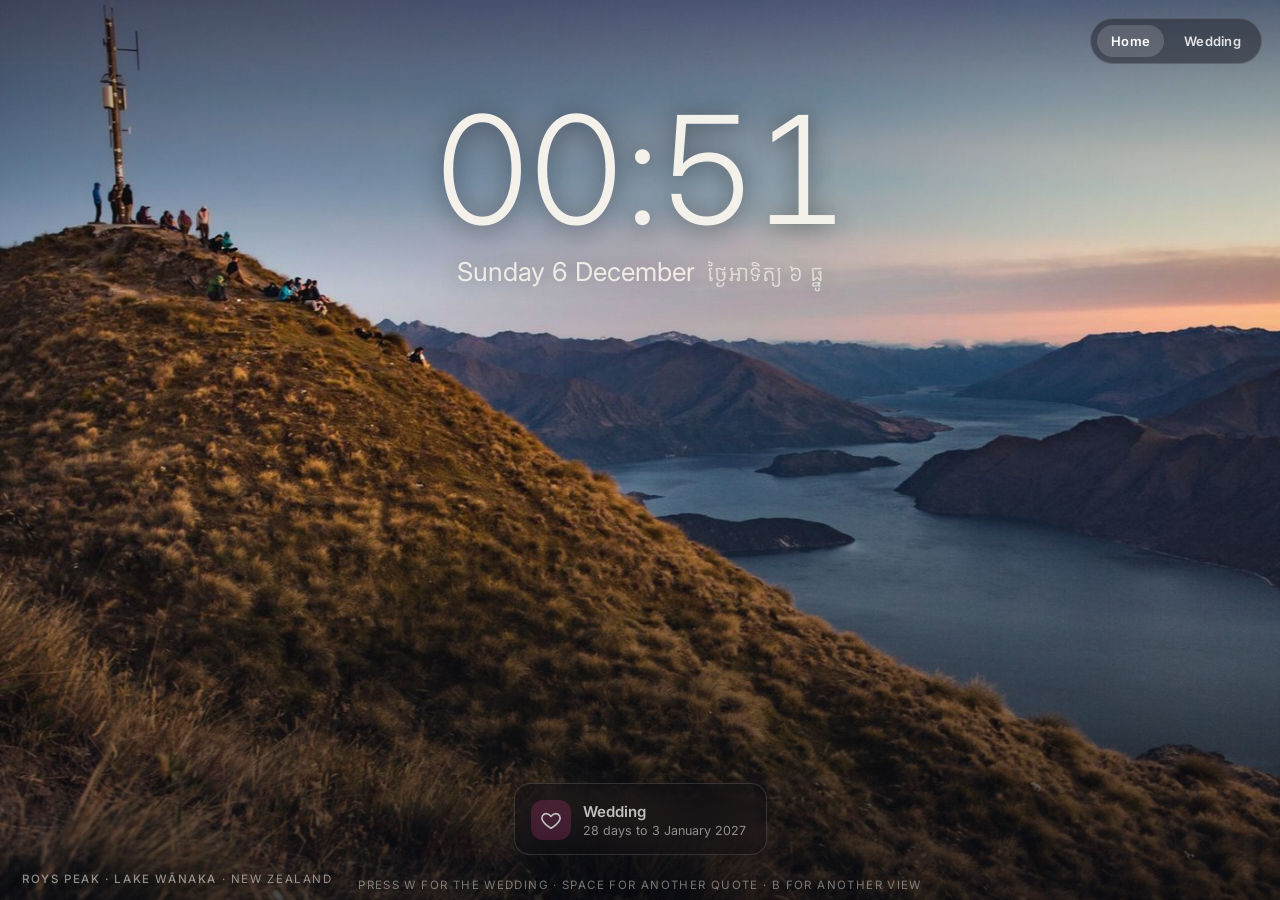
==== commit ebec07df: "added more back ground" ====
--- a/home/index.html
+++ b/home/index.html
@@ -14,15 +14,27 @@
 :root{--gold:#e2b236;--ink:#f4f1ea}
 html,body{height:100%}
 body{background:#0b0f17;color:var(--ink);overflow:hidden}
-/* ---------- background photo with a slow Ken Burns drift ----------
-   Lone tree in Lake Wānaka at sunset, New Zealand — photo by Ken Cheung on Pexels (pexels.com/photo/5348754, Pexels licence).
-   Position 22% 55% keeps the tree in frame on portrait phones, where "cover" crops the sides.
-   Previous background: ../assets/photos/home-bokeh.jpg (abstract), kept in the repo. */
-.bg{position:fixed;inset:-6%;background:url("../assets/photos/home-wanaka.jpg") 22% 55%/cover no-repeat;animation:drift 70s ease-in-out infinite alternate;will-change:transform;filter:saturate(1.02)}
-@keyframes drift{from{transform:scale(1) translate(0,0)}to{transform:scale(1.08) translate(-1.5%,1%)}}
+/* ---------- rotating New Zealand backgrounds ----------
+   Two stacked layers crossfade every SLIDE_MS; the incoming layer gets one of four slow Ken Burns moves
+   (see PHOTOS in the script for the list, framing and credits). Photos: ../assets/photos/nz/, all from Pexels (free licence).
+   Previous backgrounds kept in the repo: ../assets/photos/home-bokeh.jpg (abstract), home-wanaka.jpg. */
+.bg{position:fixed;inset:-7%;z-index:-2;background:#0b0f17 center/cover no-repeat;opacity:0;transition:opacity 2.6s ease;will-change:transform,opacity;filter:saturate(1.04)}
+.bg.on{opacity:1}
+.bg.kb1{animation:kb1 34s ease-in-out forwards}
+.bg.kb2{animation:kb2 34s ease-in-out forwards}
+.bg.kb3{animation:kb3 34s ease-in-out forwards}
+.bg.kb4{animation:kb4 34s ease-in-out forwards}
+@keyframes kb1{from{transform:scale(1) translate(0,0)}to{transform:scale(1.10) translate(-1.6%,1%)}}      /* push in, drift left  */
+@keyframes kb2{from{transform:scale(1.10) translate(1.4%,-.8%)}to{transform:scale(1) translate(0,0)}}     /* pull out from the right */
+@keyframes kb3{from{transform:scale(1.06) translate(2%,0)}to{transform:scale(1.08) translate(-2%,.6%)}}  /* pan right to left */
+@keyframes kb4{from{transform:scale(1.08) translate(-2%,.8%)}to{transform:scale(1.05) translate(2%,-.4%)}} /* pan left to right */
+@media (prefers-reduced-motion:reduce){.bg.kb1,.bg.kb2,.bg.kb3,.bg.kb4{animation:none}}
+.place{position:fixed;left:22px;bottom:14px;font-size:11.5px;letter-spacing:.14em;text-transform:uppercase;opacity:0;transition:opacity 1.6s ease;text-shadow:0 1px 10px rgba(0,0,0,.6)}
+.place.on{opacity:.55}
+.place b{font-weight:500}
 .shade{position:fixed;inset:0;background:
   radial-gradient(120% 80% at 50% 110%,rgba(5,8,14,.72) 0%,rgba(5,8,14,.25) 45%,transparent 70%),
-  linear-gradient(180deg,rgba(5,8,14,.35) 0%,rgba(5,8,14,0) 30%,rgba(5,8,14,.55) 100%)}
+  linear-gradient(180deg,rgba(5,8,14,.42) 0%,rgba(5,8,14,0) 32%,rgba(5,8,14,.55) 100%)}
 /* ---------- lock-screen clock ---------- */
 .lock{position:fixed;left:16px;right:16px;top:clamp(64px,11vh,120px);text-align:center;text-shadow:0 2px 24px rgba(0,0,0,.45)}
 .time{font-weight:300;font-size:clamp(64px,13vw,150px);line-height:.95;letter-spacing:-.02em;font-variant-numeric:tabular-nums}
@@ -54,14 +66,15 @@
 .tile.w .ic{background:rgba(236,72,153,.28)} .tile.q .ic{background:rgba(226,178,54,.28)} .tile.c .ic{background:rgba(56,189,248,.26)}
 .hint{position:fixed;bottom:8px;left:0;right:0;text-align:center;font-size:11.5px;letter-spacing:.12em;text-transform:uppercase;opacity:.45}
 
-@media (max-width:720px){.bg{background-position:14% 55%}.quote{top:clamp(380px,60vh,620px)}.tiles{gap:10px}.tile{min-width:0;flex:1 1 100px;padding:12px 12px}.tile > span:not(.ic) > span{display:none}.tile b{font-size:13.5px}.tile .ic{width:32px;height:32px;border-radius:9px}.tile .ic svg{width:18px;height:18px}.tile{gap:9px}.hint{display:none}}
+@media (max-width:720px){.quote{top:clamp(360px,56vh,600px)}.tiles{gap:10px}.tile{min-width:0;flex:1 1 100px;padding:12px 12px}.tile > span:not(.ic) > span{display:none}.tile b{font-size:13.5px}.tile .ic{width:32px;height:32px;border-radius:9px}.tile .ic svg{width:18px;height:18px}.tile{gap:9px}.hint,.place{display:none}}
 @media (max-width:720px) and (max-height:700px){.quote{top:clamp(300px,46vh,500px)}}
 @media (max-height:520px){.quote{display:none}}
 .noise{position:fixed;inset:0;pointer-events:none;opacity:.05;background-image:url("data:image/svg+xml,%3Csvg xmlns='http://www.w3.org/2000/svg' width='160' height='160'%3E%3Cfilter id='n'%3E%3CfeTurbulence baseFrequency='.9' numOctaves='2'/%3E%3C/filter%3E%3Crect width='160' height='160' filter='url(%23n)'/%3E%3C/svg%3E")}
 </style>
 </head>
 <body>
-<div class="bg" aria-hidden="true"></div>
+<div class="bg" id="bgA" aria-hidden="true"></div>
+<div class="bg" id="bgB" aria-hidden="true"></div>
 <div class="shade" aria-hidden="true"></div>
 <div class="noise" aria-hidden="true"></div>
 
@@ -86,7 +99,8 @@
   <nav class="tiles" aria-label="Sections">
     <a class="tile w" href="/wedding/"><span class="ic" aria-hidden="true"><svg viewBox="0 0 24 24" fill="none" stroke="currentColor" stroke-width="1.8" stroke-linecap="round" stroke-linejoin="round"><path d="M12 21s-7.5-4.6-9.5-9.2C1.2 8.6 3.3 5 6.8 5c2 0 3.4 1.1 5.2 3 1.8-1.9 3.2-3 5.2-3 3.5 0 5.6 3.6 4.3 6.8C19.5 16.4 12 21 12 21z"/></svg></span><span><b>Wedding</b><span id="tileDays">Countdown to 3 January 2027</span></span></a>
   </nav>
-  <div class="hint">Press W for the wedding · Space for another quote</div>
+  <div class="hint">Press W for the wedding · Space for another quote · B for another view</div>
+  <div class="place" id="place" aria-hidden="true"></div>
 </main>
 
 <script>
@@ -106,6 +120,74 @@
     $("tileDays").textContent = days > 1 ? `${days} days to 3 January 2027` : days === 1 ? "Tomorrow!" : days === 0 ? "Today is the day" : since < 7 ? "Just married ♥" : `Married for ${since} days ♥`;
   }
   tick(); setInterval(tick, 1000);
+
+  // ---------- rotating New Zealand backgrounds ----------
+  // f: file in ../assets/photos/nz/ · place: label · by: photographer (all Pexels, pexels.com/photo/<id>)
+  // d: background-position on wide screens · m: on phones (portrait "cover" crops the sides, so m points at the subject)
+  const PHOTOS = [
+    { f: "01-wanaka-tree-dusk",        place: "Lake Wānaka · Otago",            by: "Ken Cheung",        id: 5348754,  d: "50% 55%", m: "14% 55%" },
+    { f: "02-wanaka-tree-sunrise",     place: "Lake Wānaka · Otago",            by: "Donovan Kelly",     id: 27623989, d: "50% 50%", m: "40% 50%" },
+    { f: "03-wanaka-tree-sunset",      place: "Lake Wānaka · Otago",            by: "Donovan Kelly",     id: 27623541, d: "50% 50%", m: "34% 50%" },
+    { f: "04-wakatipu-dusk",           place: "Lake Wakatipu · Glenorchy",      by: "kwchoy",            id: 38489405, d: "50% 45%", m: "50% 50%" },
+    { f: "05-aoraki-pukaki-sunset",    place: "Aoraki / Mount Cook · Lake Pukaki", by: "Eclipse Chasers", id: 36620442, d: "50% 40%", m: "40% 40%" },
+    { f: "06-aoraki-sunrise",          place: "Aoraki / Mount Cook",            by: "silentjars",        id: 18905857, d: "50% 45%", m: "45% 50%" },
+    { f: "07-hooker-valley",           place: "Hooker Valley · Mount Cook National Park", by: "nickkwanhk", id: 2745255, d: "50% 50%", m: "50% 50%" },
+    { f: "08-southland-river-sunset",  place: "Southland",                      by: "Tim Mackay",        id: 17156035, d: "50% 48%", m: "50% 50%" },
+    { f: "09-hahei-sunset",            place: "Hahei · Coromandel",             by: "Franki Frank",      id: 20028094, d: "50% 50%", m: "45% 50%" },
+    { f: "10-otago-lake",              place: "Otago",                          by: "Chris Brown",       id: 35364663, d: "50% 50%", m: "50% 50%" },
+    { f: "11-fiordland-valley",        place: "Fiordland",                      by: "Elizaveta Vinogradova", id: 14788649, d: "50% 50%", m: "50% 50%" },
+    { f: "12-lake-road-aerial",        place: "Lake road · South Island",       by: "Dasunr",            id: 9498628,  d: "50% 50%", m: "55% 50%" },
+    { f: "13-aoraki-flax",             place: "Aoraki / Mount Cook",            by: "Donovan Kelly",     id: 27623985, d: "50% 45%", m: "45% 50%" },
+    { f: "14-pukaki-road",             place: "Lake Pukaki · Canterbury",       by: "Donovan Kelly",     id: 27623548, d: "50% 50%", m: "50% 50%" },
+    { f: "15-kawarau-river",           place: "Kawarau River · Otago",          by: "Pexels",            id: 31338734, d: "50% 50%", m: "45% 50%" },
+    { f: "16-wakatipu-sunset",         place: "Lake Wakatipu · Queenstown",     by: "Mickoh Ramos",      id: 33981209, d: "50% 50%", m: "75% 50%" },
+    { f: "17-misty-road-sunrise",      place: "Misty road at sunrise",          by: "lastly",            id: 760980,   d: "50% 50%", m: "50% 50%" },
+    { f: "18-jacks-point-sunset",      place: "Jacks Point · Queenstown",       by: "sliceisop",         id: 24827273, d: "50% 50%", m: "50% 50%" },
+    { f: "19-nelson-countryside",      place: "Nelson",                         by: "Josiah Farrow",     id: 3396854,  d: "50% 50%", m: "50% 50%" },
+    { f: "20-roys-peak-sunset",        place: "Roys Peak · Lake Wānaka",        by: "Marek Piwnicki",    id: 10747672, d: "50% 40%", m: "28% 50%" },
+    { f: "21-roys-peak-farmland",      place: "Roys Peak · Lake Wānaka",        by: "Baptiste Valthier", id: 803230,   d: "50% 50%", m: "50% 50%" },
+    { f: "22-marlborough-dusk",        place: "Marlborough",                    by: "Petra Reid",        id: 37562115, d: "50% 45%", m: "50% 45%" },
+  ];
+  const SLIDE_MS = 26000, FADE_MS = 2600;
+  const reduceMotion = matchMedia("(prefers-reduced-motion: reduce)").matches;
+  const phone = () => matchMedia("(max-width: 720px)").matches;
+  const layers = [$("bgA"), $("bgB")];
+  let active = 0, bgTimer, bgBusy = false, lastKb = 0;
+  // shuffled order, different each visit; ?bg=N (1-based) forces a start photo
+  const bgOrder = PHOTOS.map((_, i) => i).sort(() => Math.random() - .5);
+  const forced = parseInt(new URLSearchParams(location.search).get("bg"), 10);
+  let bgPos = 0;
+  if (forced >= 1 && forced <= PHOTOS.length) bgOrder.unshift(...bgOrder.splice(bgOrder.indexOf(forced - 1), 1));
+  function srcOf(p) { return `../assets/photos/nz/${p.f}.jpg`; }
+  function showBg(p, first) {
+    const next = layers[1 - active], prev = layers[active];
+    next.className = "bg";                                      // clear old move, keep it hidden
+    next.style.backgroundImage = `url("${srcOf(p)}")`;
+    next.style.backgroundPosition = phone() ? p.m : p.d;
+    void next.offsetWidth;                                      // restart the animation from frame 0
+    let kb; do { kb = 1 + Math.floor(Math.random() * 4); } while (kb === lastKb); lastKb = kb;
+    next.style.zIndex = -1; prev.style.zIndex = -2;             // new photo fades in ON TOP of the old one (no dark dip mid-fade), both under the page
+    next.classList.add("on");
+    if (!reduceMotion) next.classList.add("kb" + kb);
+    setTimeout(() => { if (layers[active] !== prev) prev.classList.remove("on"); }, FADE_MS + 200);
+    active = 1 - active;
+    const place = $("place");
+    place.classList.remove("on");
+    setTimeout(() => { place.innerHTML = `<b>${p.place}</b> · New Zealand`; place.classList.add("on"); }, first ? 300 : FADE_MS * .6);
+  }
+  function nextBg(manual) {
+    if (bgBusy) return;
+    clearTimeout(bgTimer);
+    if (document.hidden && !manual) { bgTimer = setTimeout(nextBg, 4000); return; }   // don't churn in a background tab
+    const p = PHOTOS[bgOrder[bgPos % bgOrder.length]], first = bgPos === 0; bgPos++;
+    bgBusy = true;
+    const img = new Image();
+    img.onload = () => { bgBusy = false; showBg(p, first); bgTimer = setTimeout(nextBg, SLIDE_MS); };
+    img.onerror = () => { bgBusy = false; bgTimer = setTimeout(nextBg, 50); };     // skip a missing file
+    img.src = srcOf(p);
+  }
+  nextBg();
+  addEventListener("resize", () => { const p = PHOTOS[bgOrder[(bgPos - 1 + bgOrder.length) % bgOrder.length]]; if (p) layers[active].style.backgroundPosition = phone() ? p.m : p.d; });
 
   // ---------- quotes (English + Khmer) ----------
   // { t: text, s: second line (translation), by: author, km: true when the main line is Khmer }
@@ -167,6 +249,7 @@
     if (e.metaKey || e.ctrlKey || e.altKey) return;
     const k = e.key.toLowerCase();
     if (k === "w") location.href = "/wedding/";
+    else if (k === "b") nextBg(true);
     else if (k === " ") { e.preventDefault(); showQuote(); }
   });
 })();
